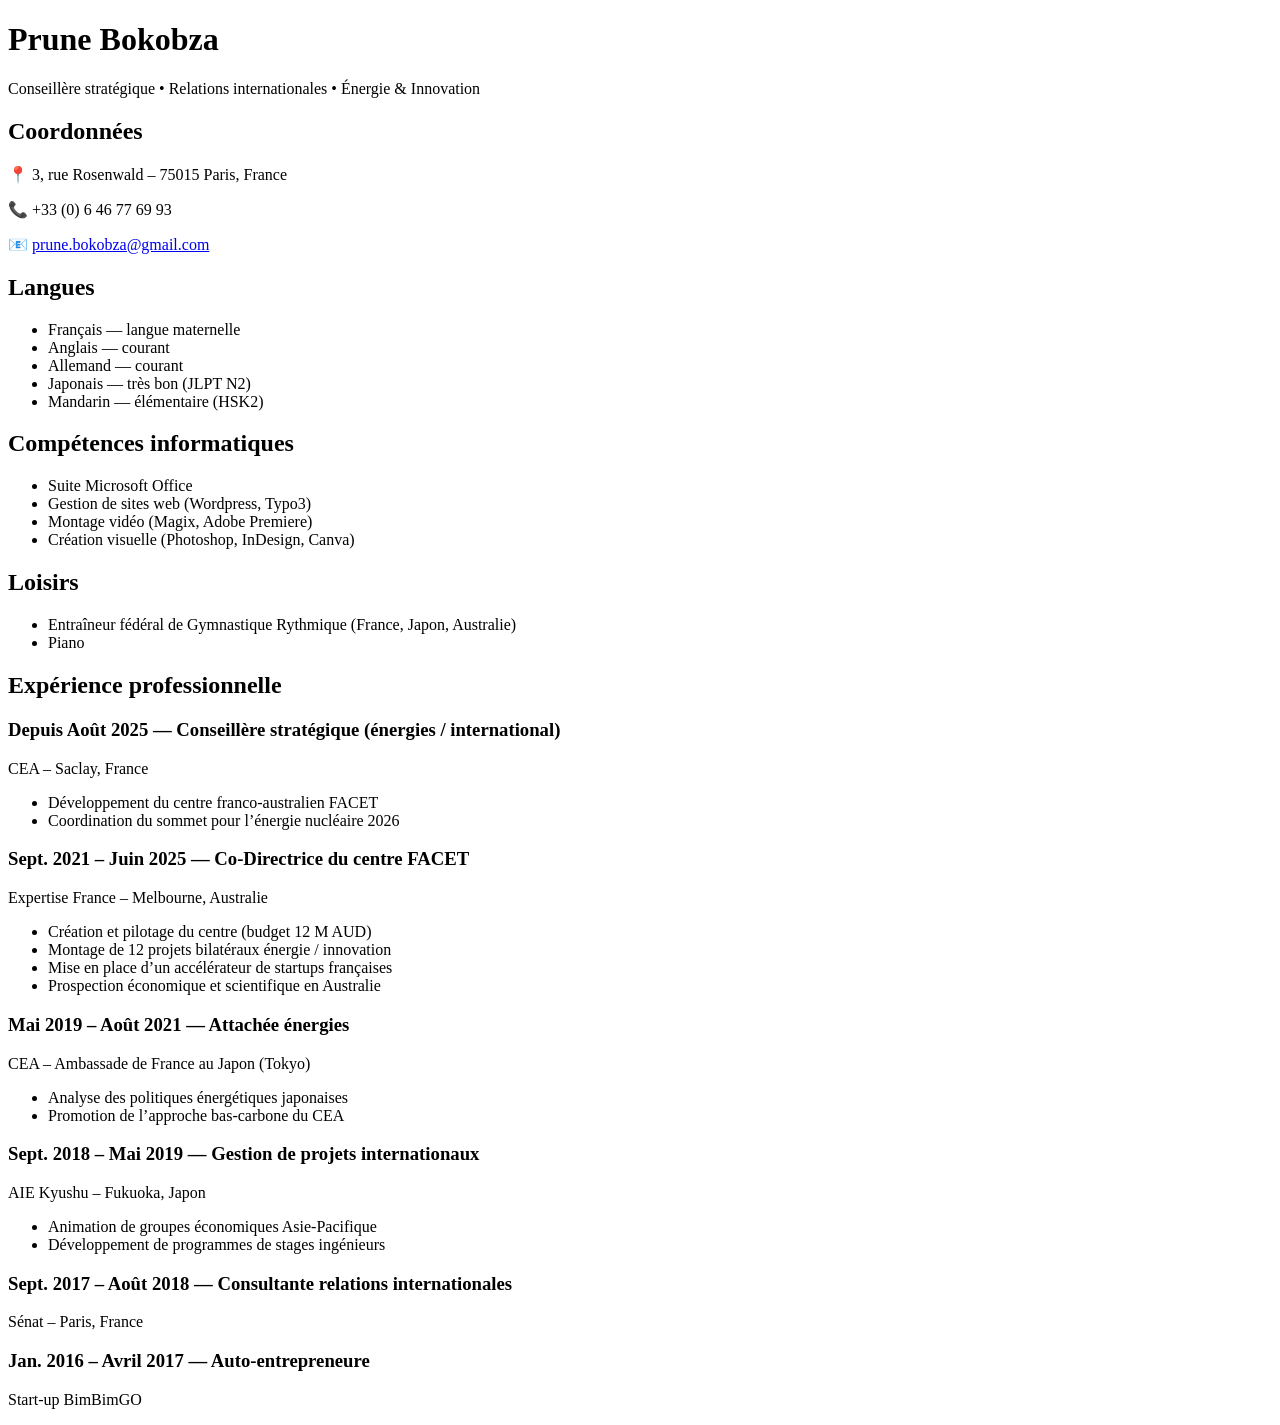
==== cv.html @ a2ce3d17 "Create cv.html" ====
<!DOCTYPE html>
<html lang="fr">
<head>
    <meta charset="UTF-8">
    <meta name="viewport" content="width=device-width, initial-scale=1.0">
    <title>CV – Prune Bokobza</title>
    <link rel="stylesheet" href="cv.css">
</head>
<body>

<header>
    <h1>Prune Bokobza</h1>
    <p class="subtitle">Conseillère stratégique • Relations internationales • Énergie & Innovation</p>
</header>

<section class="contact">
    <h2>Coordonnées</h2>
    <p>📍 3, rue Rosenwald – 75015 Paris, France</p>
    <p>📞 +33 (0) 6 46 77 69 93</p>
    <p>📧 <a href="mailto:prune.bokobza@gmail.com">prune.bokobza@gmail.com</a></p>
</section>

<section>
    <h2>Langues</h2>
    <ul>
        <li>Français — langue maternelle</li>
        <li>Anglais — courant</li>
        <li>Allemand — courant</li>
        <li>Japonais — très bon (JLPT N2)</li>
        <li>Mandarin — élémentaire (HSK2)</li>
    </ul>
</section>

<section>
    <h2>Compétences informatiques</h2>
    <ul>
        <li>Suite Microsoft Office</li>
        <li>Gestion de sites web (Wordpress, Typo3)</li>
        <li>Montage vidéo (Magix, Adobe Premiere)</li>
        <li>Création visuelle (Photoshop, InDesign, Canva)</li>
    </ul>
</section>

<section>
    <h2>Loisirs</h2>
    <ul>
        <li>Entraîneur fédéral de Gymnastique Rythmique (France, Japon, Australie)</li>
        <li>Piano</li>
    </ul>
</section>

<section>
    <h2>Expérience professionnelle</h2>

    <div class="job">
        <h3>Depuis Août 2025 — Conseillère stratégique (énergies / international)</h3>
        <p class="place">CEA – Saclay, France</p>
        <ul>
            <li>Développement du centre franco‑australien FACET</li>
            <li>Coordination du sommet pour l’énergie nucléaire 2026</li>
        </ul>
    </div>

    <div class="job">
        <h3>Sept. 2021 – Juin 2025 — Co‑Directrice du centre FACET</h3>
        <p class="place">Expertise France – Melbourne, Australie</p>
        <ul>
            <li>Création et pilotage du centre (budget 12 M AUD)</li>
            <li>Montage de 12 projets bilatéraux énergie / innovation</li>
            <li>Mise en place d’un accélérateur de startups françaises</li>
            <li>Prospection économique et scientifique en Australie</li>
        </ul>
    </div>

    <div class="job">
        <h3>Mai 2019 – Août 2021 — Attachée énergies</h3>
        <p class="place">CEA – Ambassade de France au Japon (Tokyo)</p>
        <ul>
            <li>Analyse des politiques énergétiques japonaises</li>
            <li>Promotion de l’approche bas‑carbone du CEA</li>
        </ul>
    </div>

    <div class="job">
        <h3>Sept. 2018 – Mai 2019 — Gestion de projets internationaux</h3>
        <p class="place">AIE Kyushu – Fukuoka, Japon</p>
        <ul>
            <li>Animation de groupes économiques Asie‑Pacifique</li>
            <li>Développement de programmes de stages ingénieurs</li>
        </ul>
    </div>

    <div class="job">
        <h3>Sept. 2017 – Août 2018 — Consultante relations internationales</h3>
        <p class="place">Sénat – Paris, France</p>
    </div>

    <div class="job">
        <h3>Jan. 2016 – Avril 2017 — Auto‑entrepreneure</h3>
        <p class="place">Start‑up BimBimGO
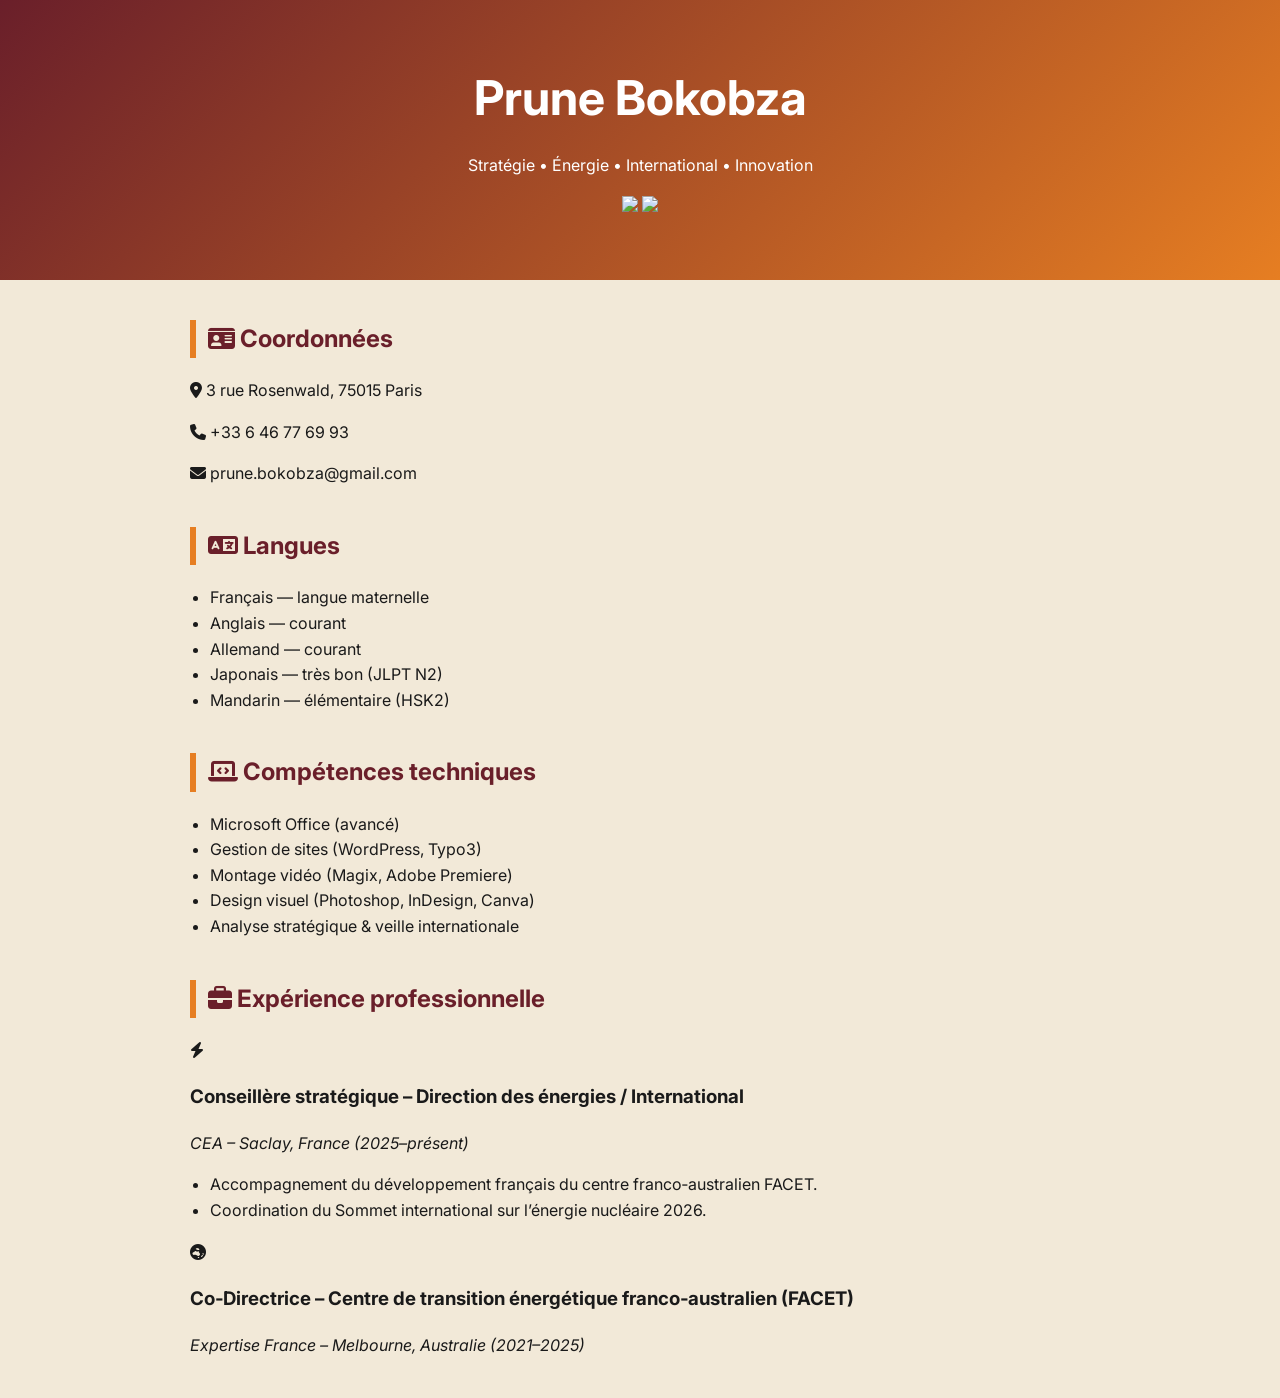
==== commit dbe8f5c3: "Update cv.html" ====
--- a/cv.html
+++ b/cv.html
@@ -2,99 +2,79 @@
 <html lang="fr">
 <head>
     <meta charset="UTF-8">
-    <meta name="viewport" content="width=device-width, initial-scale=1.0">
     <title>CV – Prune Bokobza</title>
     <link rel="stylesheet" href="cv.css">
+    <link rel="stylesheet" href="https://cdnjs.cloudflare.com/ajax/libs/font-awesome/6.5.1/css/all.min.css">
 </head>
+
 <body>
 
-<header>
-    <h1>Prune Bokobza</h1>
-    <p class="subtitle">Conseillère stratégique • Relations internationales • Énergie & Innovation</p>
-</header>
+    <!-- HEADER -->
+    <header class="header">
+        <div class="header-content fade-up">
+            <h1>Prune Bokobza</h1>
+            <p>Stratégie • Énergie • International • Innovation</p>
+        </div>
+        <img src="img/ginkgo.svg" class="ginkgo g1">
+        <img src="img/ginkgo.svg" class="ginkgo g2">
+    </header>
 
-<section class="contact">
-    <h2>Coordonnées</h2>
-    <p>📍 3, rue Rosenwald – 75015 Paris, France</p>
-    <p>📞 +33 (0) 6 46 77 69 93</p>
-    <p>📧 <a href="mailto:prune.bokobza@gmail.com">prune.bokobza@gmail.com</a></p>
-</section>
+    <!-- CONTACT -->
+    <section class="section fade-up">
+        <h2><i class="fa-solid fa-id-card"></i> Coordonnées</h2>
+        <div class="contact-grid">
+            <p><i class="fa-solid fa-location-dot"></i> 3 rue Rosenwald, 75015 Paris</p>
+            <p><i class="fa-solid fa-phone"></i> +33 6 46 77 69 93</p>
+            <p><i class="fa-solid fa-envelope"></i> prune.bokobza@gmail.com</p>
+        </div>
+    </section>
 
-<section>
-    <h2>Langues</h2>
-    <ul>
-        <li>Français — langue maternelle</li>
-        <li>Anglais — courant</li>
-        <li>Allemand — courant</li>
-        <li>Japonais — très bon (JLPT N2)</li>
-        <li>Mandarin — élémentaire (HSK2)</li>
-    </ul>
-</section>
+    <!-- LANGUES -->
+    <section class="section fade-up">
+        <h2><i class="fa-solid fa-language"></i> Langues</h2>
+        <ul class="tags">
+            <li>Français — langue maternelle</li>
+            <li>Anglais — courant</li>
+            <li>Allemand — courant</li>
+            <li>Japonais — très bon (JLPT N2)</li>
+            <li>Mandarin — élémentaire (HSK2)</li>
+        </ul>
+    </section>
 
-<section>
-    <h2>Compétences informatiques</h2>
-    <ul>
-        <li>Suite Microsoft Office</li>
-        <li>Gestion de sites web (Wordpress, Typo3)</li>
-        <li>Montage vidéo (Magix, Adobe Premiere)</li>
-        <li>Création visuelle (Photoshop, InDesign, Canva)</li>
-    </ul>
-</section>
+    <!-- COMPÉTENCES TECH -->
+    <section class="section fade-up">
+        <h2><i class="fa-solid fa-laptop-code"></i> Compétences techniques</h2>
+        <ul class="tags">
+            <li>Microsoft Office (avancé)</li>
+            <li>Gestion de sites (WordPress, Typo3)</li>
+            <li>Montage vidéo (Magix, Adobe Premiere)</li>
+            <li>Design visuel (Photoshop, InDesign, Canva)</li>
+            <li>Analyse stratégique & veille internationale</li>
+        </ul>
+    </section>
 
-<section>
-    <h2>Loisirs</h2>
-    <ul>
-        <li>Entraîneur fédéral de Gymnastique Rythmique (France, Japon, Australie)</li>
-        <li>Piano</li>
-    </ul>
-</section>
+    <!-- EXPÉRIENCE -->
+    <section class="section fade-up">
+        <h2><i class="fa-solid fa-briefcase"></i> Expérience professionnelle</h2>
 
-<section>
-    <h2>Expérience professionnelle</h2>
+        <div class="timeline">
 
-    <div class="job">
-        <h3>Depuis Août 2025 — Conseillère stratégique (énergies / international)</h3>
-        <p class="place">CEA – Saclay, France</p>
-        <ul>
-            <li>Développement du centre franco‑australien FACET</li>
-            <li>Coordination du sommet pour l’énergie nucléaire 2026</li>
-        </ul>
-    </div>
+            <div class="timeline-item">
+                <div class="icon"><i class="fa-solid fa-bolt"></i></div>
+                <div class="content">
+                    <h3>Conseillère stratégique – Direction des énergies / International</h3>
+                    <span class="place">CEA – Saclay, France (2025–présent)</span>
+                    <ul>
+                        <li>Accompagnement du développement français du centre franco‑australien FACET.</li>
+                        <li>Coordination du Sommet international sur l’énergie nucléaire 2026.</li>
+                    </ul>
+                </div>
+            </div>
 
-    <div class="job">
-        <h3>Sept. 2021 – Juin 2025 — Co‑Directrice du centre FACET</h3>
-        <p class="place">Expertise France – Melbourne, Australie</p>
-        <ul>
-            <li>Création et pilotage du centre (budget 12 M AUD)</li>
-            <li>Montage de 12 projets bilatéraux énergie / innovation</li>
-            <li>Mise en place d’un accélérateur de startups françaises</li>
-            <li>Prospection économique et scientifique en Australie</li>
-        </ul>
-    </div>
+            <div class="timeline-item">
+                <div class="icon"><i class="fa-solid fa-earth-oceania"></i></div>
+                <div class="content">
+                    <h3>Co‑Directrice – Centre de transition énergétique franco‑australien (FACET)</h3>
+                    <span class="place">Expertise France – Melbourne, Australie (2021–2025)</span>
+                    <ul>
 
-    <div class="job">
-        <h3>Mai 2019 – Août 2021 — Attachée énergies</h3>
-        <p class="place">CEA – Ambassade de France au Japon (Tokyo)</p>
-        <ul>
-            <li>Analyse des politiques énergétiques japonaises</li>
-            <li>Promotion de l’approche bas‑carbone du CEA</li>
-        </ul>
-    </div>
-
-    <div class="job">
-        <h3>Sept. 2018 – Mai 2019 — Gestion de projets internationaux</h3>
-        <p class="place">AIE Kyushu – Fukuoka, Japon</p>
-        <ul>
-            <li>Animation de groupes économiques Asie‑Pacifique</li>
-            <li>Développement de programmes de stages ingénieurs</li>
-        </ul>
-    </div>
-
-    <div class="job">
-        <h3>Sept. 2017 – Août 2018 — Consultante relations internationales</h3>
-        <p class="place">Sénat – Paris, France</p>
-    </div>
-
-    <div class="job">
-        <h3>Jan. 2016 – Avril 2017 — Auto‑entrepreneure</h3>
-        <p class="place">Start‑up BimBimGO
--- a/cv.css
+++ b/cv.css
@@ -0,0 +1,75 @@
+@import url('https://fonts.googleapis.com/css2?family=Inter:wght@300;400;600;700&display=swap');
+
+body {
+    margin: 0;
+    background: #F2E9D8;
+    font-family: 'Inter', sans-serif;
+    color: #1A1A1A;
+    line-height: 1.6;
+}
+
+header {
+    background: linear-gradient(135deg, #6A1F2A, #E67E22);
+    color: white;
+    padding: 60px 20px;
+    text-align: center;
+}
+
+header h1 {
+    font-size: 3rem;
+    margin: 0;
+}
+
+.subtitle {
+    font-size: 1.2rem;
+    opacity: 0.9;
+}
+
+section {
+    max-width: 900px;
+    margin: 40px auto;
+    padding: 0 20px;
+}
+
+h2 {
+    color: #6A1F2A;
+    border-left: 6px solid #E67E22;
+    padding-left: 12px;
+    font-weight: 700;
+}
+
+ul {
+    padding-left: 20px;
+}
+
+.job {
+    margin-bottom: 30px;
+}
+
+.job h3 {
+    margin-bottom: 5px;
+    color: #6A1F2A;
+}
+
+.place {
+    font-style: italic;
+    margin-bottom: 10px;
+}
+
+footer {
+    text-align: center;
+    padding: 20px;
+    margin-top: 40px;
+    background: #6A1F2A;
+    color: white;
+}
+.hidden {
+    opacity: 0;
+    transform: translateY(20px);
+    transition: all .6s ease;
+}
+
+.visible {
+    opacity: 1;
+    transform: translateY(0);
+}
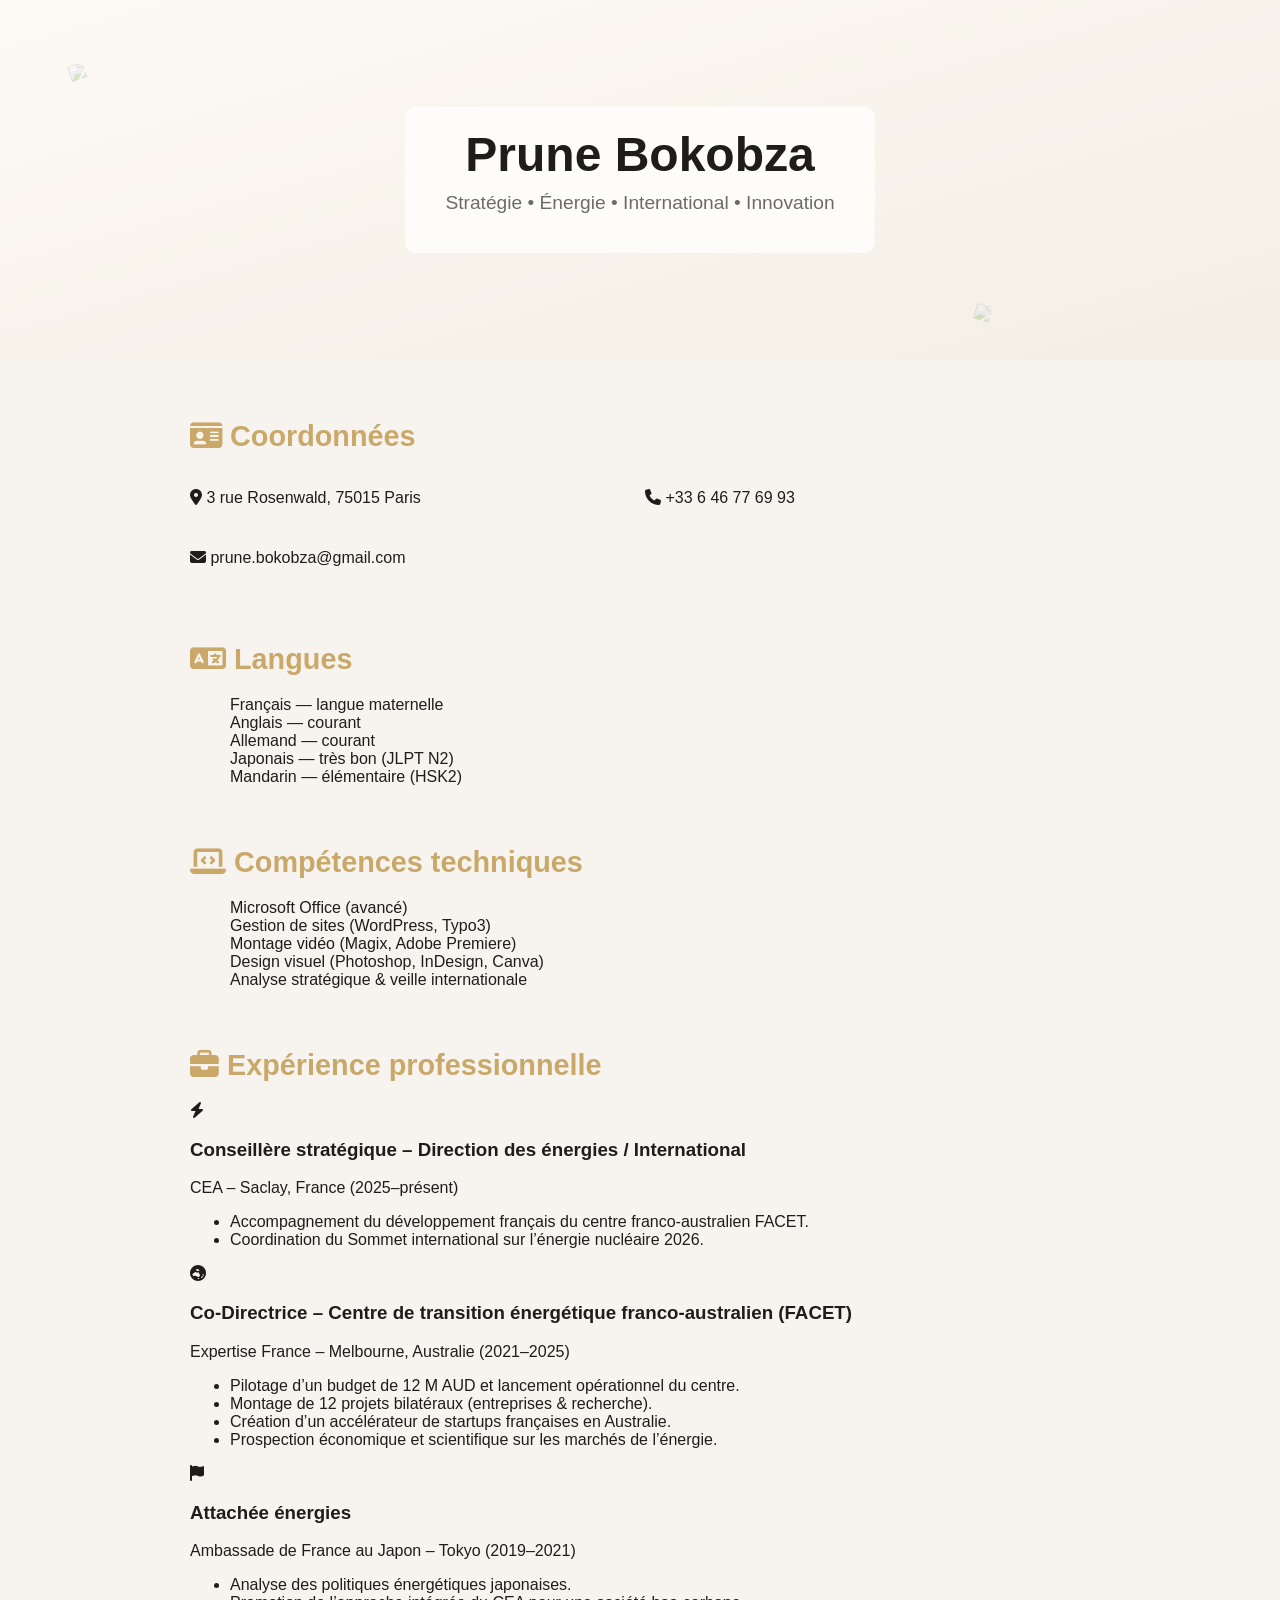
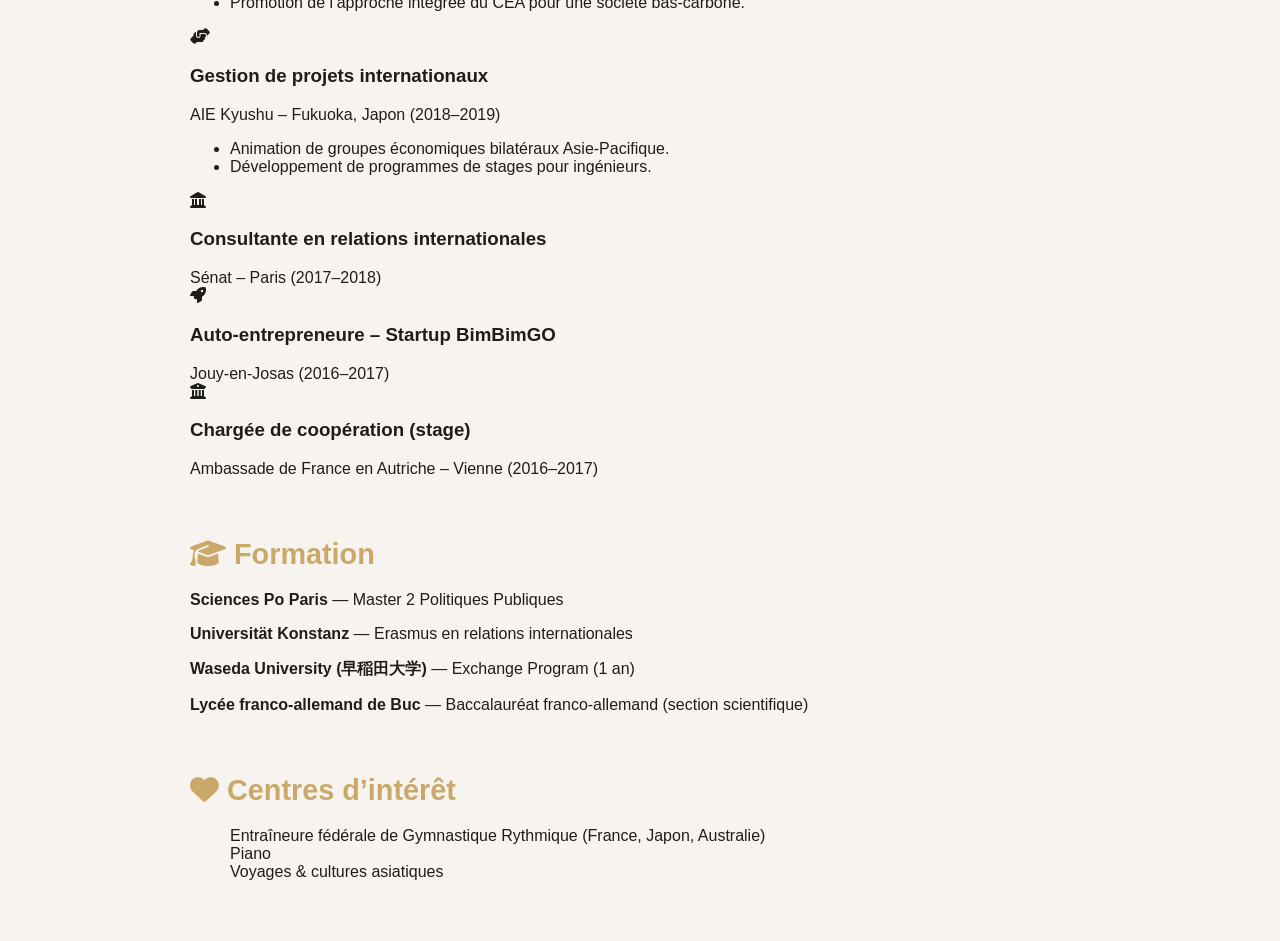
==== commit a220951a: "Update cv.html" ====
--- a/cv.html
+++ b/cv.html
@@ -77,4 +77,88 @@
                     <h3>Co‑Directrice – Centre de transition énergétique franco‑australien (FACET)</h3>
                     <span class="place">Expertise France – Melbourne, Australie (2021–2025)</span>
                     <ul>
+                        <li>Pilotage d’un budget de 12 M AUD et lancement opérationnel du centre.</li>
+                        <li>Montage de 12 projets bilatéraux (entreprises & recherche).</li>
+                        <li>Création d’un accélérateur de startups françaises en Australie.</li>
+                        <li>Prospection économique et scientifique sur les marchés de l’énergie.</li>
+                    </ul>
+                </div>
+            </div>
 
+            <div class="timeline-item">
+                <div class="icon"><i class="fa-solid fa-flag"></i></div>
+                <div class="content">
+                    <h3>Attachée énergies</h3>
+                    <span class="place">Ambassade de France au Japon – Tokyo (2019–2021)</span>
+                    <ul>
+                        <li>Analyse des politiques énergétiques japonaises.</li>
+                        <li>Promotion de l’approche intégrée du CEA pour une société bas‑carbone.</li>
+                    </ul>
+                </div>
+            </div>
+
+            <div class="timeline-item">
+                <div class="icon"><i class="fa-solid fa-handshake-angle"></i></div>
+                <div class="content">
+                    <h3>Gestion de projets internationaux</h3>
+                    <span class="place">AIE Kyushu – Fukuoka, Japon (2018–2019)</span>
+                    <ul>
+                        <li>Animation de groupes économiques bilatéraux Asie‑Pacifique.</li>
+                        <li>Développement de programmes de stages pour ingénieurs.</li>
+                    </ul>
+                </div>
+            </div>
+
+            <div class="timeline-item">
+                <div class="icon"><i class="fa-solid fa-landmark"></i></div>
+                <div class="content">
+                    <h3>Consultante en relations internationales</h3>
+                    <span class="place">Sénat – Paris (2017–2018)</span>
+                </div>
+            </div>
+
+            <div class="timeline-item">
+                <div class="icon"><i class="fa-solid fa-rocket"></i></div>
+                <div class="content">
+                    <h3>Auto‑entrepreneure – Startup BimBimGO</h3>
+                    <span class="place">Jouy‑en‑Josas (2016–2017)</span>
+                </div>
+            </div>
+
+            <div class="timeline-item">
+                <div class="icon"><i class="fa-solid fa-building-columns"></i></div>
+                <div class="content">
+                    <h3>Chargée de coopération (stage)</h3>
+                    <span class="place">Ambassade de France en Autriche – Vienne (2016–2017)</span>
+                </div>
+            </div>
+
+        </div>
+    </section>
+
+    <!-- FORMATION -->
+    <section class="section fade-up">
+        <h2><i class="fa-solid fa-graduation-cap"></i> Formation</h2>
+
+        <div class="edu">
+            <p><strong>Sciences Po Paris</strong> — Master 2 Politiques Publiques</p>
+            <p><strong>Universität Konstanz</strong> — Erasmus en relations internationales</p>
+            <p><strong>Waseda University (早稲田大学)</strong> — Exchange Program (1 an)</p>
+            <p><strong>Lycée franco‑allemand de Buc</strong> — Baccalauréat franco‑allemand (section scientifique)</p>
+        </div>
+    </section>
+
+    <!-- LOISIRS -->
+    <section class="section fade-up">
+        <h2><i class="fa-solid fa-heart"></i> Centres d’intérêt</h2>
+        <ul class="tags">
+            <li>Entraîneure fédérale de Gymnastique Rythmique (France, Japon, Australie)</li>
+            <li>Piano</li>
+            <li>Voyages & cultures asiatiques</li>
+        </ul>
+    </section>
+
+    <script src="cv.js"></script>
+</body>
+</html>
+
--- a/cv.css
+++ b/cv.css
@@ -1,75 +1,77 @@
-@import url('https://fonts.googleapis.com/css2?family=Inter:wght@300;400;600;700&display=swap');
+:root {
+    --beige: #f7f4ef;
+    --gold: #c9a86a;
+    --dark: #1f1d1b;
+    --light: #ffffff;
+    --shadow: rgba(0,0,0,0.08);
+}
 
 body {
     margin: 0;
-    background: #F2E9D8;
-    font-family: 'Inter', sans-serif;
-    color: #1A1A1A;
-    line-height: 1.6;
+    font-family: "Inter", "Helvetica Neue", sans-serif;
+    background: var(--beige);
+    color: var(--dark);
 }
 
-header {
-    background: linear-gradient(135deg, #6A1F2A, #E67E22);
-    color: white;
-    padding: 60px 20px;
-    text-align: center;
+/* HEADER */
+.header {
+    height: 40vh;
+    background: linear-gradient(to bottom right, #fdfaf4, #f3eee5);
+    display: flex;
+    align-items: center;
+    justify-content: center;
+    position: relative;
 }
 
-header h1 {
+.header-content {
+    text-align: center;
+    background: rgba(255,255,255,0.7);
+    padding: 20px 40px;
+    border-radius: 12px;
+    backdrop-filter: blur(4px);
+}
+
+.header h1 {
     font-size: 3rem;
     margin: 0;
 }
 
-.subtitle {
+.header p {
+    margin-top: 10px;
     font-size: 1.2rem;
-    opacity: 0.9;
+    color: #6b6b6b;
 }
 
-section {
+/* GINKGO */
+.ginkgo {
+    position: absolute;
+    width: 180px;
+    opacity: 0.25;
+}
+
+.g1 { top: 10%; left: 5%; transform: rotate(-20deg); }
+.g2 { bottom: 5%; right: 10%; transform: rotate(15deg); }
+
+/* SECTIONS */
+.section {
     max-width: 900px;
-    margin: 40px auto;
+    margin: 60px auto;
     padding: 0 20px;
 }
 
-h2 {
-    color: #6A1F2A;
-    border-left: 6px solid #E67E22;
-    padding-left: 12px;
-    font-weight: 700;
+.section h2 {
+    font-size: 1.8rem;
+    color: var(--gold);
+    margin-bottom: 20px;
 }
 
-ul {
-    padding-left: 20px;
+/* CONTACT GRID */
+.contact-grid {
+    display: grid;
+    grid-template-columns: 1fr 1fr;
+    gap: 10px;
 }
 
-.job {
-    margin-bottom: 30px;
-}
-
-.job h3 {
-    margin-bottom: 5px;
-    color: #6A1F2A;
-}
-
-.place {
-    font-style: italic;
-    margin-bottom: 10px;
-}
-
-footer {
-    text-align: center;
-    padding: 20px;
-    margin-top: 40px;
-    background: #6A1F2A;
-    color: white;
-}
-.hidden {
-    opacity: 0;
-    transform: translateY(20px);
-    transition: all .6s ease;
-}
-
-.visible {
-    opacity: 1;
-    transform: translateY(0);
-}
+/* TAGS */
+.tags {
+    list-style: none
